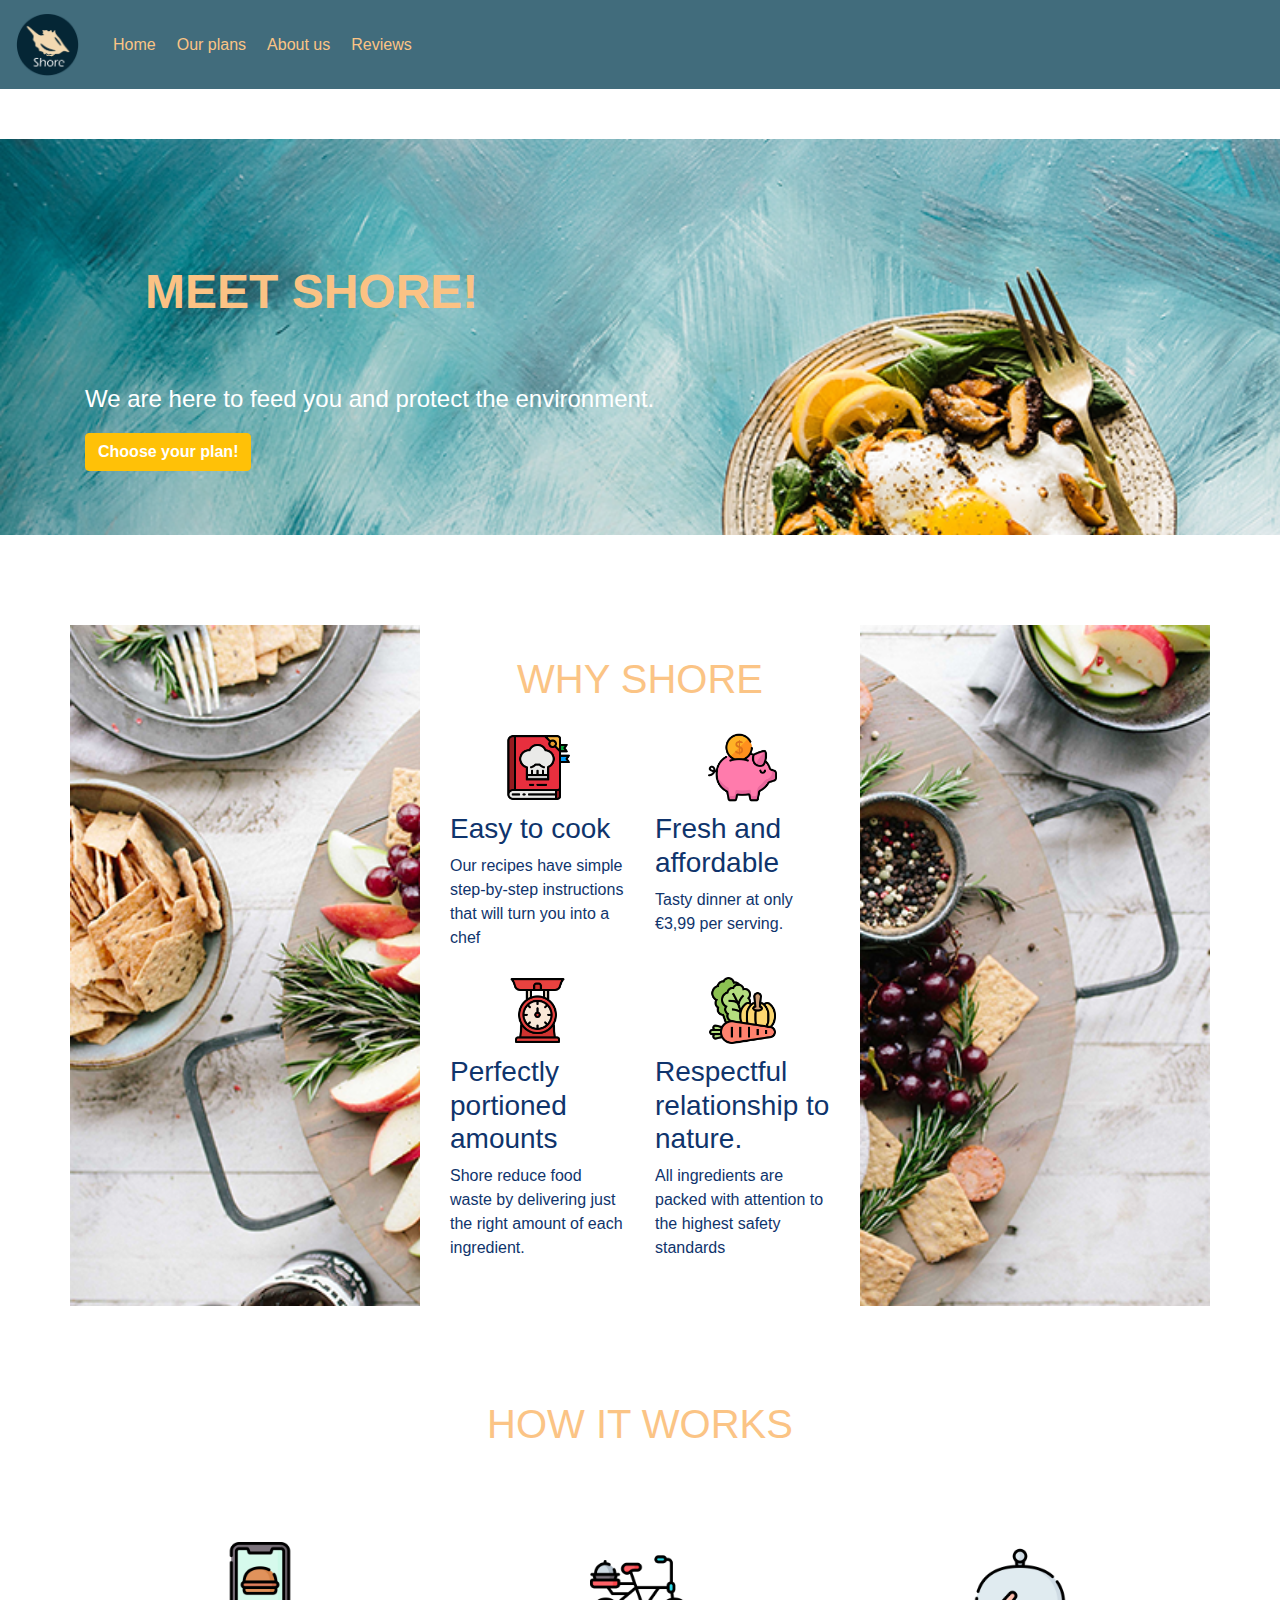
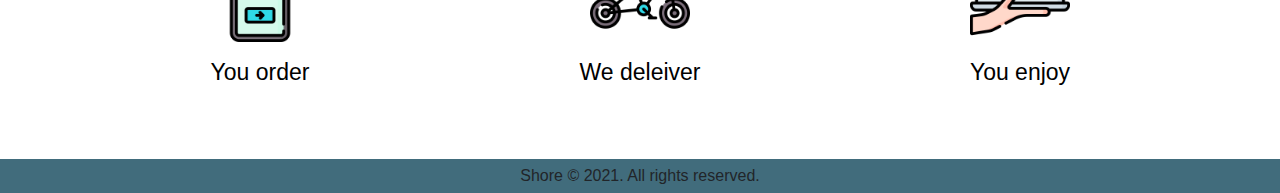
==== index.html @ 4d6bbb93 "adjusted footer" ====
<!DOCTYPE html>
<html lang="en">
	<head>
		<!-- Global site tag (gtag.js) - Google Analytics -->
<script async src="https://www.googletagmanager.com/gtag/js?id=G-JYFFQXSE3X"></script>
<script>
  window.dataLayer = window.dataLayer || [];
  function gtag(){dataLayer.push(arguments);}
  gtag('js', new Date());

  gtag('config', 'G-JYFFQXSE3X');
</script>
    <!-- Required meta tags -->
    	<meta charset="utf-8">
    	<meta name="viewport" content="width=device-width, initial-scale=1, shrink-to-fit=no">

    <!-- Bootstrap CSS -->
    	<link rel="stylesheet" href="css/bootstrap.min.css">
		<title>Shore</title>
		<link href="css/style.css" type="text/css" rel="stylesheet">
		<link rel="preconnect" href="https://fonts.gstatic.com">
	</head>
	<body>
		<header>
			<nav class="navbar navbar-expand-lg">
				<a class="navbar-brand logo" href="https://izzayi.github.io/Groupweb_Shore/">
    <img src="images/updatedlogo.png" alt="logo">
  </a>
				
  <button class="navbar-toggler" type="button" data-toggle="collapse" data-target="#navbarNavAltMarkup" aria-controls="navbarNavAltMarkup" aria-expanded="false" aria-label="Toggle navigation">
    <span class="navbar-toggler-icon"></span>
  </button>
  <div class="collapse navbar-collapse" id="navbarNavAltMarkup">
    <div class="navbar-nav">
      <a class="nav-link active" href="https://izzayi.github.io/Groupweb_Shore/">Home <span class="sr-only">(current)</span></a>
      <a class="nav-link" href="#">Our plans</a>
      <a class="nav-link" href="#">About us</a>
	 <a class="nav-link" href="https://izzayi.github.io/Groupweb_Shore/reviews.html">Reviews</a>
    
    </div>
  </div>
</nav>	
			
		</header>
		<div class="jumbotron jumbotron-fluid landingpage">
  <div class="container heroimage">
    <h1 class="meetshore">MEET SHORE!</h1>
    <p>We are here to feed you and protect the environment.</p>
	  <button type="button" class="btn btn-warning">Choose your plan!</button>
  </div>
</div>
		
		<main>
		
		<section class="whyshore">
			<div class="container home-page-section">
				<div class="row">
				<div class="col-md-12 whyshore">
				
					
					<div class="content">
					<div class="content--header">
						<h2 class="section-titel">
						WHY SHORE</h2>
				</div>
						<div class="container">
  <div class="row">
    <div class="col-md-6">
	  <img class=" img-fluid mx-auto d-block pngs" src="images/recipe.png" 
 alt="recipe"/>
	  <h3>Easy to cook</h3>
		<p>Our recipes have simple step-by-step instructions that will turn you into a chef</p>
	  </div>
    <div class="col-md-6">
		<img class=" img-fluid mx-auto d-block pngs" src="images/piggy-bank.png" alt="piggy"/>
		<h3> Fresh and affordable</h3>
		<p> Tasty dinner at only €3,99 per serving.</p>
	  </div>
    <div class="col-md-6">
		<img class=" img-fluid mx-auto d-block pngs" src="images/scale.png"  
		alt="scale"/>
		<h3>Perfectly portioned amounts</h3>
	  <p>Shore reduce food waste by delivering just the right amount of each ingredient.</p>
	  </div>
    <div class="col-md-6">
<img class=" img-fluid mx-auto d-block pngs" src="images/vegetable.png"  alt="vegetables"/>
<h3>Respectful relationship to nature.</h3>
		<p>All ingredients are packed with attention to the highest safety standards</p></div>
  </div>
						</div>	  
	
      </div>
    </div>
  </div>
			</div>

			</section>
			
			<section>
				 <div class="howitworks">
				<h1 class="howitworks">HOW IT WORKS</h1> 
				</div>
			<div class="container">
  <div class="row">
    <div class="col-sm-4">
	  <img class=" img-fluid mx-auto d-block png" src="images/online-order.png" 
 alt="phone"/>
	  <h2 class="h2txt">You order</h2>
		
	  </div>
    <div class="col-sm-4">
		<img class=" img-fluid mx-auto d-block png" src="images/food-delivery.png" alt="delivery"/>
		<h2 class="h2txt"> We deleiver</h2>
	
	  </div>
    <div class="col-sm-4">
		<img class=" img-fluid mx-auto d-block png" src="images/food-tray.png"  
		alt="food tray"/>
		<h2 class="h2txt">You enjoy</h2>
	 
	  </div>
				</div>
				</div> 	
				</section>
	
		</main>
		
		<footer>
			<p class="footer"> Shore © 2021. All rights reserved.</p>
		</footer>
	




	
		<!-- Optional JavaScript -->
		<!-- jQuery first, then Popper.js, then Bootstrap.js. Note: Popper,js is included in the Bootstrap.js-->
		<script src="js/jquery-3.6.0.slim.min.js" ></script>
		<script src="js/bootstrap.bundle.min.js"></script>
	</body>
</html>
---- css/style.css ----
* {
	margin: 0px;
	padding: 0px;
	border: 0px;
	font-size: 1em;
	font-weight: normal;
	
}



h1 {
	text-align: center;
	margin: 30px;
	padding: 30px;
	color: rgba(251,194,132,1.00);
}

img {
	width: 90%;
	align-content: center;
}

.carousel
{
	margin: auto;
	width: 50%;
}

.carouseltext {
	color: #416C7C;
}

.lighter {
	opacity: 0.8;
}

.jumbotron {
	margin: cover;
	margin-top: 50px;
	background-image: url("../images/gathering.jpg");
   	background-attachment: fixed;
	background-size: cover;
	color: #416C7C;
	text-align: center;
	font-size: 20px;
}

.visibility {
	border: 10px solid hsla(0,0%,100%,.5);
 	background: #fff;
	background-clip: padding-box;
}

.landingpage {
    background-image: url(../images/landingpage.png);
    background-size: cover;

    background-position: 0% 97%;
}

.socialmed {
	text-align: center;
}


.heroimage {
    text-align: left;
    color: white;
    bottom: 30px;	
	font-size: 1.5rem;
}

.meetshore {
    text-align: left;
    color: rgba(251,194,132,1.00);
    font-size: 3rem;
    font-weight: bolder;
}

.content {
    background: white;
    padding: 30px 15px;
    color: #0f346c;
    box-sizing: border-box;
    width: 440px;
    position: relative;
    margin-left: auto;
    margin-right: auto;
}

.btn-warning {color: white;
font-weight: bold;}

.recipe {
    width: 80px;
}

.pig {
	width: 80px;
}

.scale {
	width:80px;
}

.vegetables {width: 80px;}



.section-titel {align-content: center;}

.home-page-section {
    background-image: url("../images/foodtray.png");
    background-size: cover;
	margin-top: 7%;
}


.contact {
	margin: 10%;
	text-align: center;
}
.section-titel {
    text-align: center;
    color: rgba(251,196,133,1.00);
	margin-bottom: 5%;
	font-size: 40px;
}

.pngs {
    width: 69px;
    margin-left: 6px;
	margin-right: 6px;
    margin-top: 10px;
	margin-bottom: 10px;
}

.png {
    width: 100px;
}

.howitworks {
	text-align: center;
	color: rgba(251,196,133,1.00);
	font-size: 40px;
	margin-bottom: 5%;
	margin-top: 5%;
	
}
.h2txt {
	text-align: center;
	color: black;
	font-size: 23px;
	margin-top: 5%;
	
}
header {
	background-color: #416c7c;
	height: auto;
}

.nav-link {
    color: rgba(251,196,133,1.00);
    margin-bottom: 0px;
	margin-top: 0px;
	margin-right: 2px;
	margin-left: 3px;
	padding: 0px;
}

.logo {
    width: 70px;
}

#logo {
    width: 80px;
    padding-top: 0px;
}


.shore {
    font-family: Constantia, "Lucida Bright", "DejaVu Serif", Georgia, serif;
    text-align: center;
}

.h4 {
    background-color: rgba(229,237,241,0.54);	
}

#mission {
	background-color: rgba(229,237,241,0.54);	
}


#CTA {
    text-align: center;
}

.footer {
    background-color: rgba(65,108,124,1.00);
    text-align: center;
	margin-top: 5%;
	margin-bottom: 0px;
	padding: 5px;
}

.insta {
	width: 30px;
	margin-bottom: 2%;
}
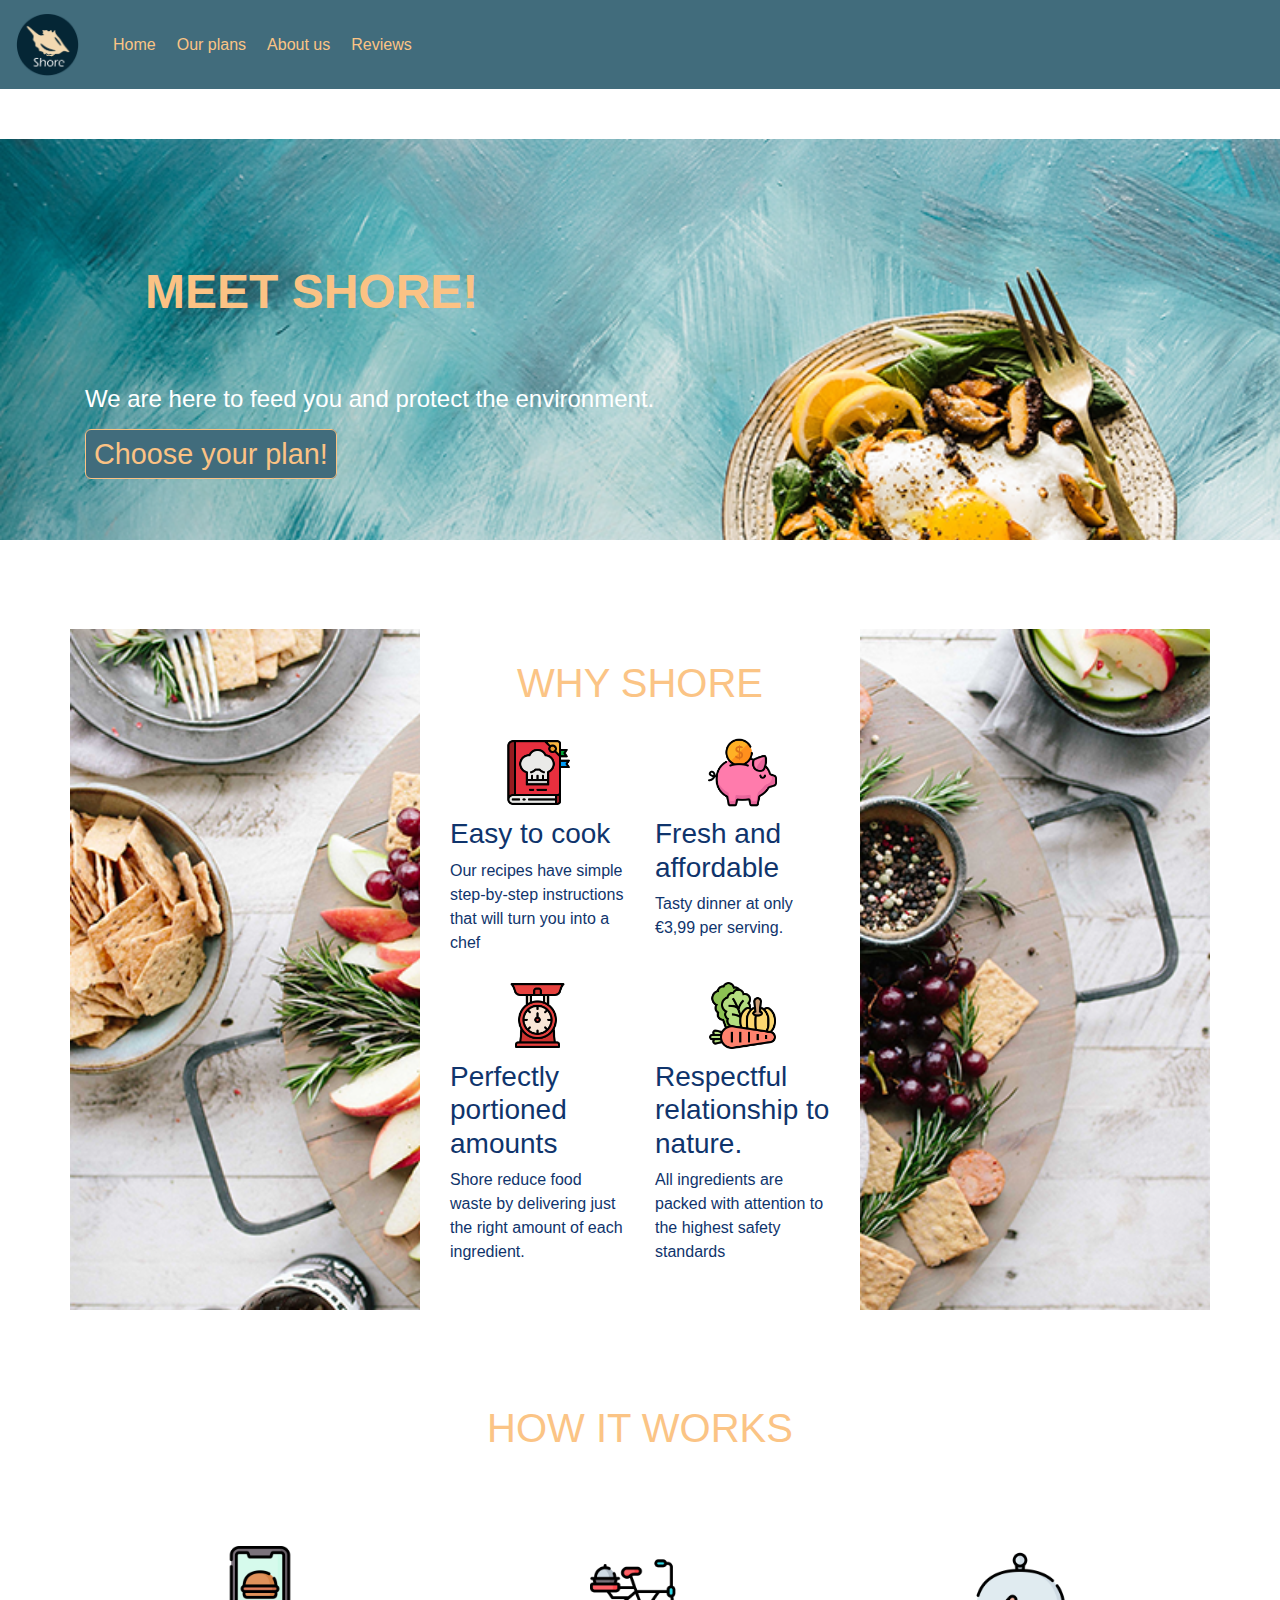
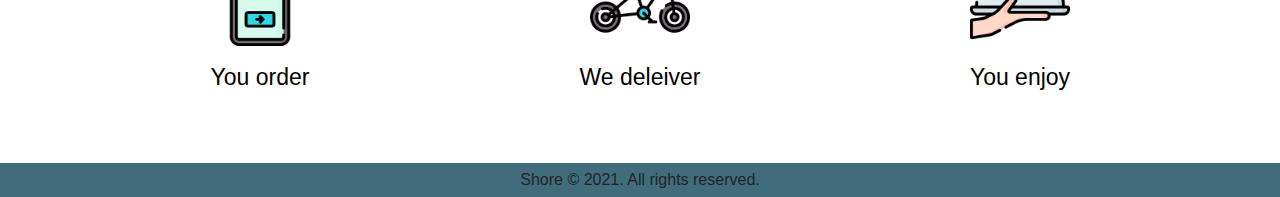
==== commit 60c12209: "updated justification" ====
--- a/index.html
+++ b/index.html
@@ -32,10 +32,10 @@
   </button>
   <div class="collapse navbar-collapse" id="navbarNavAltMarkup">
     <div class="navbar-nav">
-      <a class="nav-link active" href="https://izzayi.github.io/Groupweb_Shore/">Home <span class="sr-only">(current)</span></a>
-      <a class="nav-link" href="#">Our plans</a>
-      <a class="nav-link" href="#">About us</a>
-	 <a class="nav-link" href="https://izzayi.github.io/Groupweb_Shore/reviews.html">Reviews</a>
+      <a class="nav-link active" href="index.html">Home <span class="sr-only">(current)</span></a>
+      <a class="nav-link" href="ourplans.html">Our plans</a>
+      <a class="nav-link" href="aboutus.html">About us</a>
+	 <a class="nav-link" href="reviews.html">Reviews</a>
     
     </div>
   </div>
@@ -46,7 +46,7 @@
   <div class="container heroimage">
     <h1 class="meetshore">MEET SHORE!</h1>
     <p>We are here to feed you and protect the environment.</p>
-	  <button type="button" class="btn btn-warning">Choose your plan!</button>
+	  <a class="buttonlink" href="https://izzayi.github.io/Groupweb_Shore/ourplans.html">Choose your plan!</a>
   </div>
 </div>
 		
--- a/css/style.css
+++ b/css/style.css
@@ -1,4 +1,11 @@
-
+<<<<<<< HEAD
+Updated upstream
+=======
+
+<<<<<<< HEAD
+>>>>>>> 9294dbde212a13ec791e300830a8874add24e47c
+=======
+>>>>>>> 9294dbde212a13ec791e300830a8874add24e47c
 * {
 	margin: 0px;
 	padding: 0px;
@@ -17,9 +24,38 @@
 	color: rgba(251,194,132,1.00);
 }
 
+h2 {
+	color: #052635;
+}
+
 img {
 	width: 90%;
 	align-content: center;
+}
+.circle {
+    border-radius: 134px;
+    border-color: #F3C58E;
+    border-width: thick;
+}
+
+.buttonlink {
+	font-size: 1.2em;
+	color: rgba(251,194,132,1.00);
+	background-color: #416C7C;
+	padding: 8px;
+	border-radius: 6px;
+	border: 1px solid ;
+	
+}
+
+.buttonlink {
+	font-size: 1.2em;
+	color: rgba(251,194,132,1.00);
+	background-color: #416C7C;
+	padding: 8px;
+	border-radius: 6px;
+	border: 1px solid ;
+	
 }
 
 .carousel
@@ -37,29 +73,54 @@
 }
 
 .jumbotron {
-	margin: cover;
-	margin-top: 50px;
-	background-image: url("../images/gathering.jpg");
-   	background-attachment: fixed;
-	background-size: cover;
-	color: #416C7C;
-	text-align: center;
-	font-size: 20px;
+    margin: cover;
+    margin-top: 50px;
+    background-attachment: fixed;
+    background-size: cover;
+    color: #416C7C;
+    text-align: center;
+    font-size: 20px;
+    background-image: url("../images/landingpage.png");
+}
+.jumbotron2 {
+    margin: cover;
+    margin-top: 50px;
+    background-attachment: fixed;
+    background-size: cover;
+    color: #416C7C;
+    text-align: center;
+    font-size: 20px;
+    background-image: url("../images/ourplansbanner.jpg");
+}
+
+.happy {
+	background-image: url("../images/happycustomer.jpg");
+}
+
+.happy {
+	background-image: url("../images/happycustomer.jpg");
 }
 
 .visibility {
-	border: 10px solid hsla(0,0%,100%,.5);
- 	background: #fff;
-	background-clip: padding-box;
+ 	background-color: white;
+	padding: 3px;
+	padding-left: 0%;
+	margin: 10%;
 }
 
 .landingpage {
-    background-image: url(../images/landingpage.png);
+    background-image: url("../images/landingpage.png");
     background-size: cover;
 
     background-position: 0% 97%;
 }
 
+.ourplanspage {
+    background-image: url("../images/ourplansbanner.jpg");
+    background-size: cover;
+
+    background-position: 0% 97%;
+}
 .socialmed {
 	text-align: center;
 }
@@ -111,17 +172,34 @@
 
 .section-titel {align-content: center;}
 
+.section-titel2 {
+ 
+    color: #FFFFFF;
+    text-align: center;
+}
+
 .home-page-section {
-    background-image: url("../images/foodtray.png");
-    background-size: cover;
-	margin-top: 7%;
-}
+    background-size: cover;
+    margin-top: 7%;
+    background-image: url(../images/foodtray.png);    
+}
+
+.home-page-section2 {
+    background-size: cover;
+    margin-top: 7%;
+    background-color: #F3C58E;	
+}
+jumbotron3 {
+    background-image: url(../images/lemonbanner.jpg);
+}
+
 
 
 .contact {
 	margin: 10%;
 	text-align: center;
 }
+
 .section-titel {
     text-align: center;
     color: rgba(251,196,133,1.00);
@@ -209,4 +287,38 @@
 .insta {
 	width: 30px;
 	margin-bottom: 2%;
-}+<<<<<<< HEAD
+<<<<<<< HEAD
+}.button {
+    background-color: #416C7C;
+    color: white;
+    border-radius: 20px;
+}
+.button-group {
+    background-color: #8DABAC;
+    border-radius: 10px;
+}
+.aboutuspage {
+    background-image: url(../images/lemonbanner.jpg);
+    background-position: 13% 36%;
+    background-size: cover;
+}
+.my-container {
+    border-radius: 86px;
+    background-color: #F3C58E;
+    color: #416C7C;
+    text-align: center;
+    margin-left: auto;
+    margin-right: auto;
+    padding-top: 49px;
+    padding-right: 49px;
+    padding-left: 49px;
+    padding-bottom: 49px;
+    border: medium solid #8DABAC;
+}
+=======
+}
+>>>>>>> 9294dbde212a13ec791e300830a8874add24e47c
+=======
+}
+>>>>>>> 9294dbde212a13ec791e300830a8874add24e47c
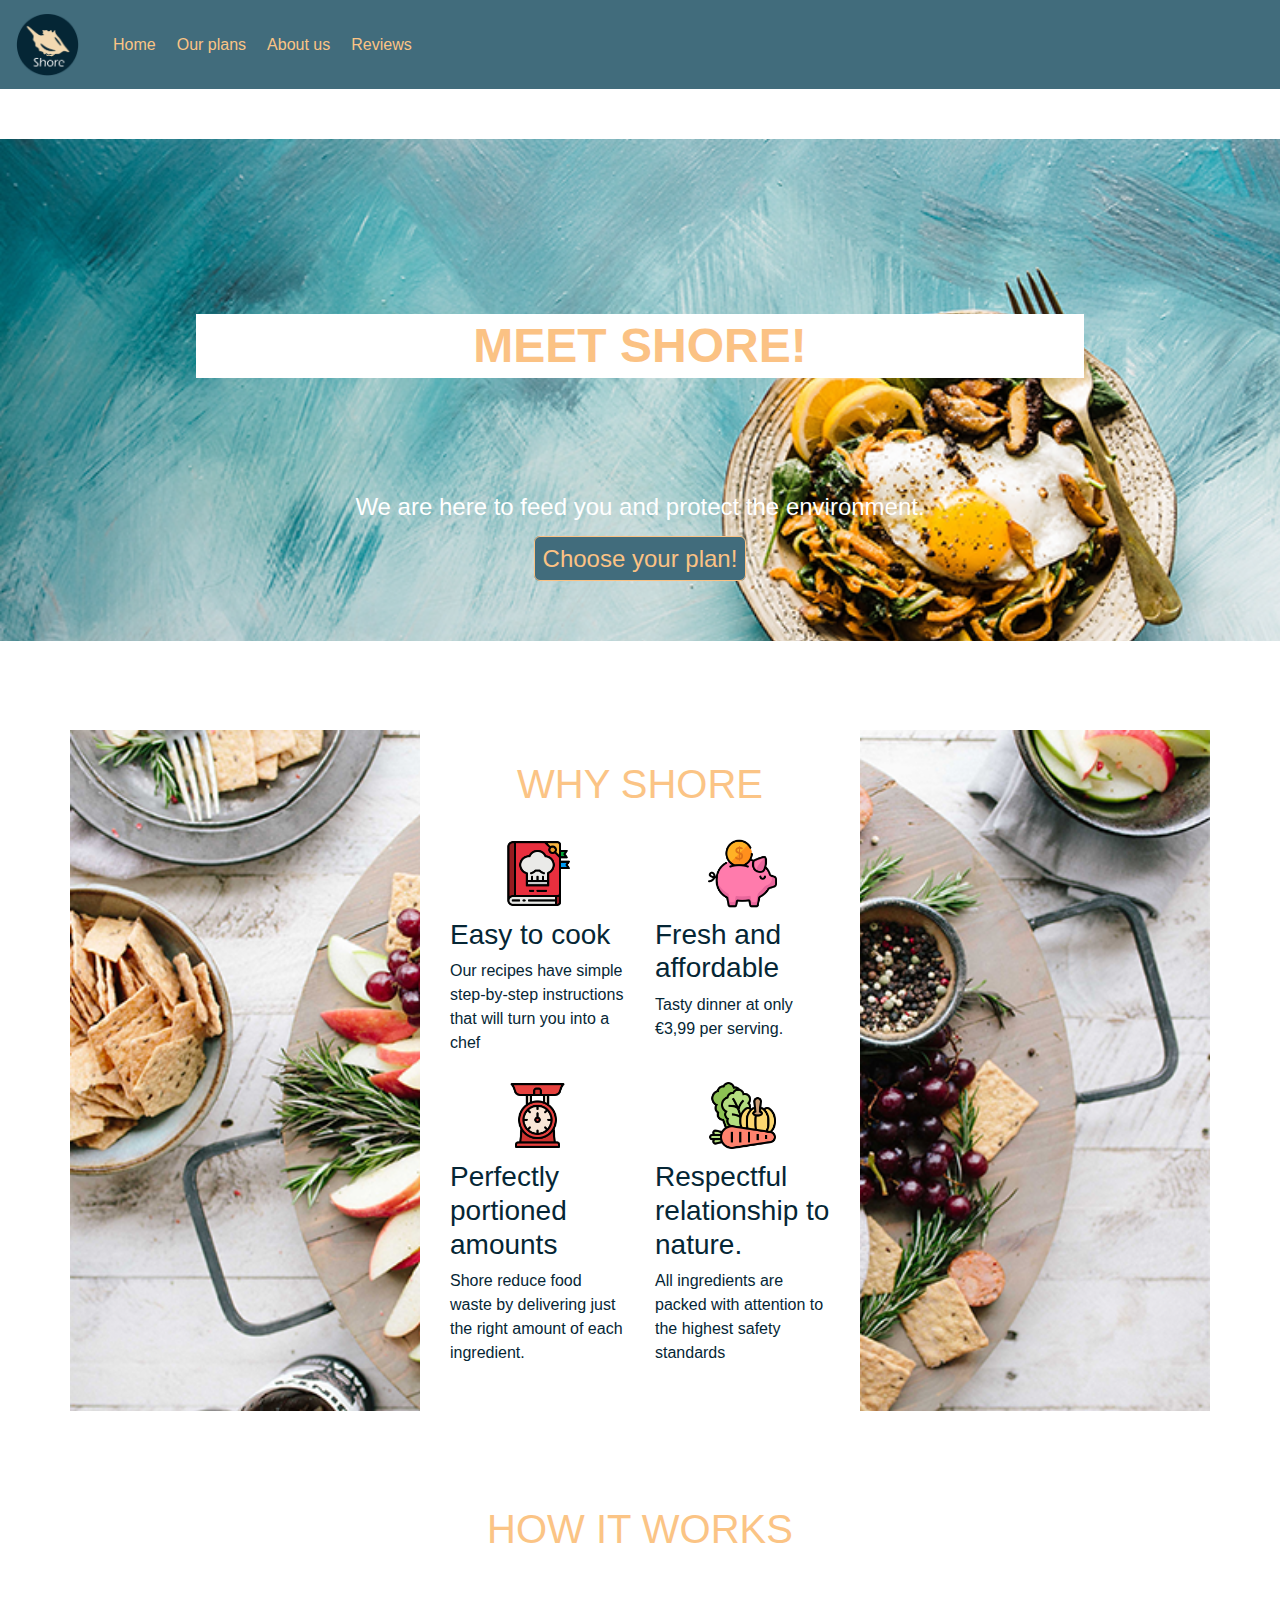
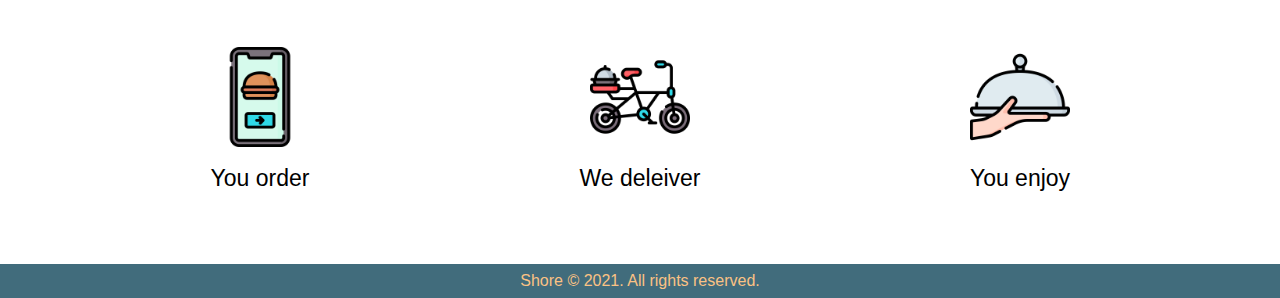
==== commit c74d77b9: "update and links" ====
--- a/index.html
+++ b/index.html
@@ -40,17 +40,17 @@
     </div>
   </div>
 </nav>	
-			
-		</header>
-		<div class="jumbotron jumbotron-fluid landingpage">
-  <div class="container heroimage">
-    <h1 class="meetshore">MEET SHORE!</h1>
-    <p>We are here to feed you and protect the environment.</p>
-	  <a class="buttonlink" href="https://izzayi.github.io/Groupweb_Shore/ourplans.html">Choose your plan!</a>
-  </div>
-</div>
+</header>
 		
-		<main>
+	<div class="jumbotron jumbotron-fluid landingpage">
+		<div class="container heroimage text-center">
+			<h1 class="meetshore visibility text-center">MEET SHORE!</h1>
+			<p>We are here to feed you and protect the environment.</p>
+		</div>	
+		<a class="buttonlink" href="https://izzayi.github.io/Groupweb_Shore/ourplans.html">Choose your plan!</a>
+	</div>
+		
+	<main>
 		
 		<section class="whyshore">
 			<div class="container home-page-section">
--- a/css/style.css
+++ b/css/style.css
@@ -1,11 +1,4 @@
-<<<<<<< HEAD
-Updated upstream
-=======
-
-<<<<<<< HEAD
->>>>>>> 9294dbde212a13ec791e300830a8874add24e47c
-=======
->>>>>>> 9294dbde212a13ec791e300830a8874add24e47c
+
 * {
 	margin: 0px;
 	padding: 0px;
@@ -32,11 +25,13 @@
 	width: 90%;
 	align-content: center;
 }
+
 .circle {
     border-radius: 134px;
     border-color: #F3C58E;
     border-width: thick;
 }
+
 
 .buttonlink {
 	font-size: 1.2em;
@@ -48,16 +43,6 @@
 	
 }
 
-.buttonlink {
-	font-size: 1.2em;
-	color: rgba(251,194,132,1.00);
-	background-color: #416C7C;
-	padding: 8px;
-	border-radius: 6px;
-	border: 1px solid ;
-	
-}
-
 .carousel
 {
 	margin: auto;
@@ -82,29 +67,17 @@
     font-size: 20px;
     background-image: url("../images/landingpage.png");
 }
-.jumbotron2 {
-    margin: cover;
-    margin-top: 50px;
-    background-attachment: fixed;
-    background-size: cover;
-    color: #416C7C;
-    text-align: center;
-    font-size: 20px;
-    background-image: url("../images/ourplansbanner.jpg");
-}
 
 .happy {
 	background-image: url("../images/happycustomer.jpg");
 }
 
-.happy {
-	background-image: url("../images/happycustomer.jpg");
-}
 
 .visibility {
  	background-color: white;
 	padding: 3px;
 	padding-left: 0%;
+	padding-right: 0%;
 	margin: 10%;
 }
 
@@ -143,7 +116,7 @@
 .content {
     background: white;
     padding: 30px 15px;
-    color: #0f346c;
+    color: #052635;
     box-sizing: border-box;
     width: 440px;
     position: relative;
@@ -170,7 +143,9 @@
 
 
 
-.section-titel {align-content: center;}
+.section-titel {
+	align-content: center;
+}
 
 .section-titel2 {
  
@@ -189,10 +164,6 @@
     margin-top: 7%;
     background-color: #F3C58E;	
 }
-jumbotron3 {
-    background-image: url(../images/lemonbanner.jpg);
-}
-
 
 
 .contact {
@@ -252,12 +223,6 @@
     width: 70px;
 }
 
-#logo {
-    width: 80px;
-    padding-top: 0px;
-}
-
-
 .shore {
     font-family: Constantia, "Lucida Bright", "DejaVu Serif", Georgia, serif;
     text-align: center;
@@ -277,18 +242,18 @@
 }
 
 .footer {
-    background-color: rgba(65,108,124,1.00);
+    background-color: #416C7C;
     text-align: center;
 	margin-top: 5%;
 	margin-bottom: 0px;
 	padding: 5px;
+	color: rgba(251,194,132,1.00);
 }
 
 .insta {
 	width: 30px;
 	margin-bottom: 2%;
-<<<<<<< HEAD
-<<<<<<< HEAD
+
 }.button {
     background-color: #416C7C;
     color: white;
@@ -316,9 +281,11 @@
     padding-bottom: 49px;
     border: medium solid #8DABAC;
 }
-=======
-}
->>>>>>> 9294dbde212a13ec791e300830a8874add24e47c
-=======
-}
->>>>>>> 9294dbde212a13ec791e300830a8874add24e47c
+
+.blue {
+	background-color: #416C7C;
+}
+
+.beige {
+	background-color: rgba(251,194,132,1.00);
+}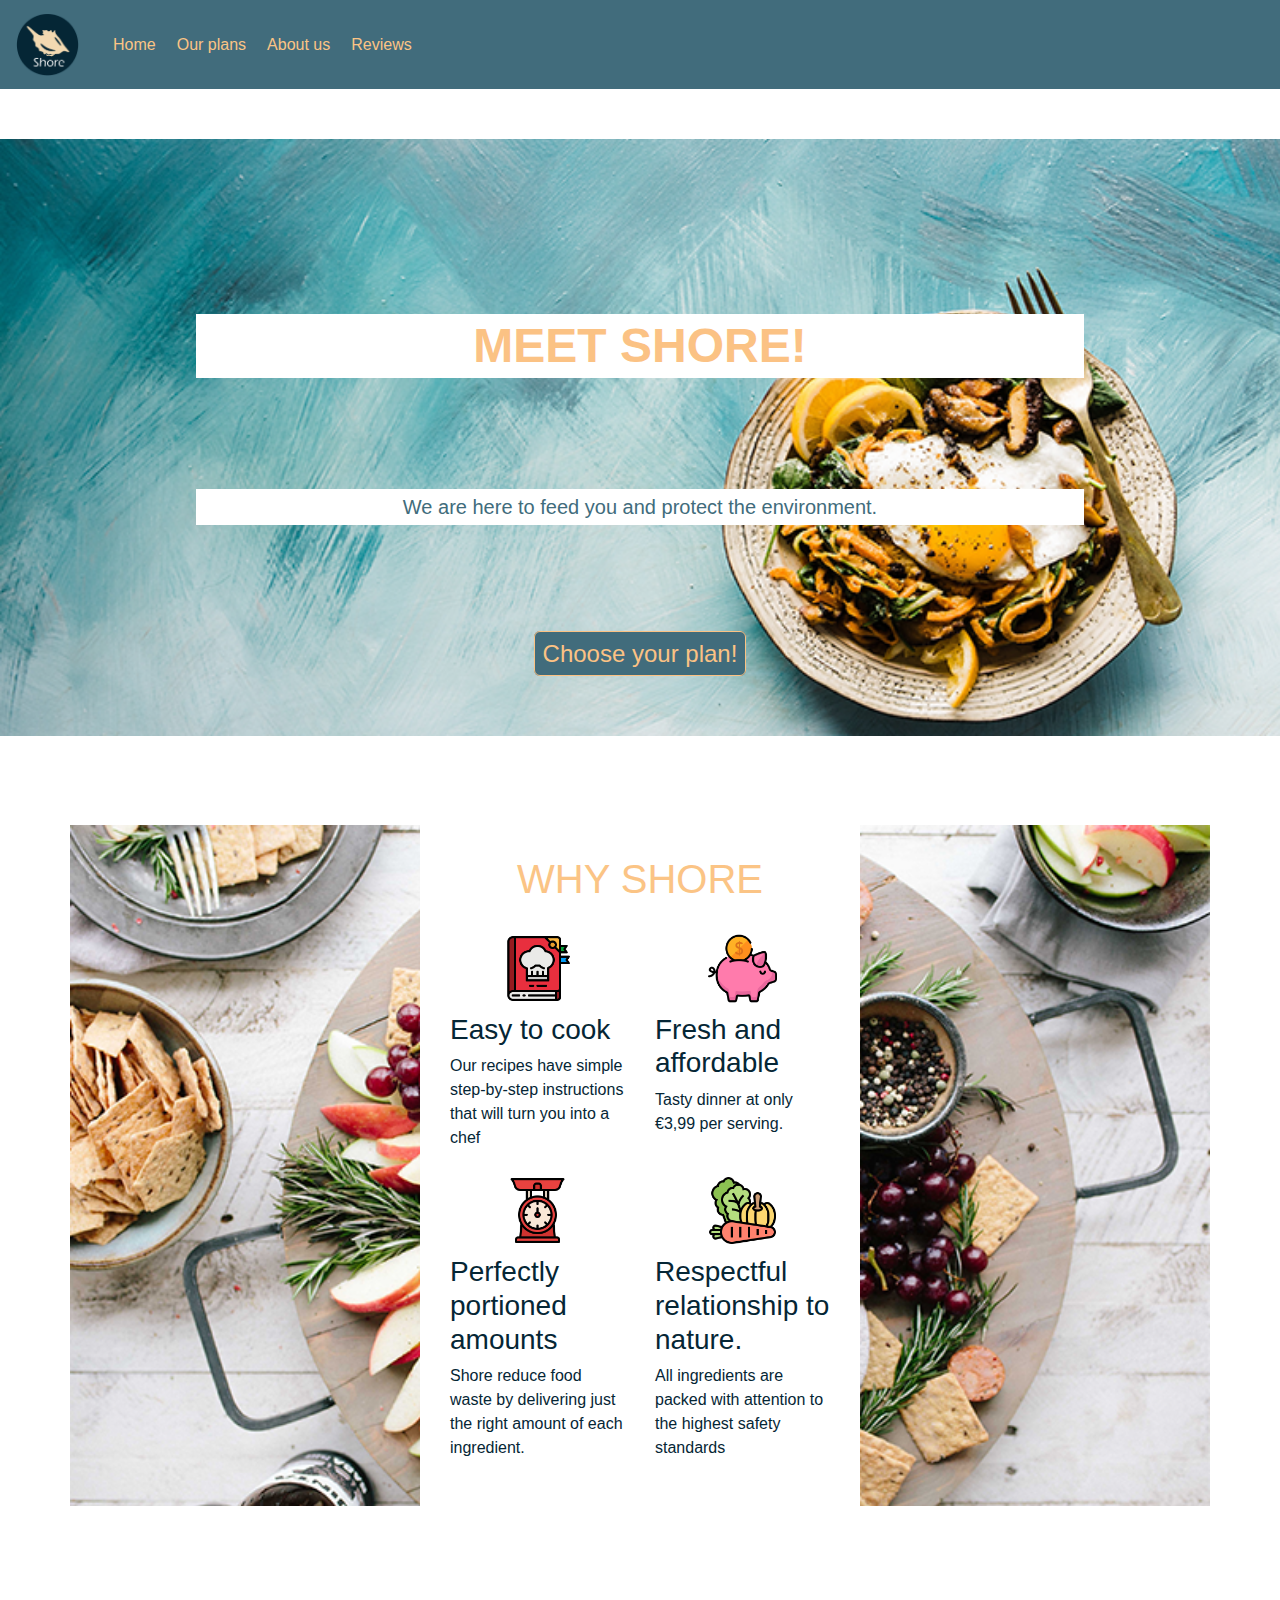
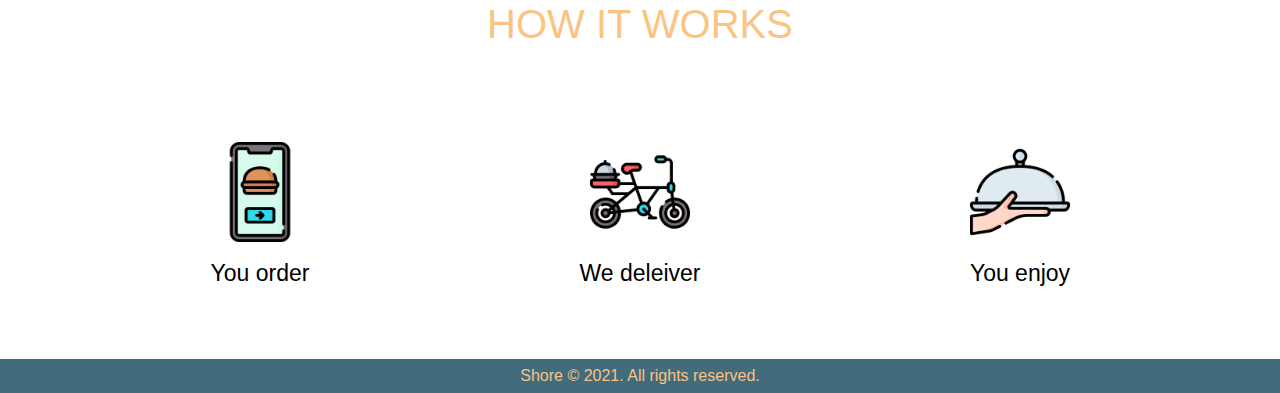
==== commit 83d982a5: "readability" ====
--- a/index.html
+++ b/index.html
@@ -43,9 +43,9 @@
 </header>
 		
 	<div class="jumbotron jumbotron-fluid landingpage">
-		<div class="container heroimage text-center">
+		<div class="container">
 			<h1 class="meetshore visibility text-center">MEET SHORE!</h1>
-			<p>We are here to feed you and protect the environment.</p>
+			<p class="visibility center">We are here to feed you and protect the environment.</p>
 		</div>	
 		<a class="buttonlink" href="https://izzayi.github.io/Groupweb_Shore/ourplans.html">Choose your plan!</a>
 	</div>
--- a/css/style.css
+++ b/css/style.css
@@ -8,7 +8,10 @@
 	
 }
 
-
+.center {
+	margin-left: auto;
+	margin-right: auto;
+}
 
 h1 {
 	text-align: center;
@@ -72,6 +75,9 @@
 	background-image: url("../images/happycustomer.jpg");
 }
 
+.gather {
+	background-image: url("../images/gathering.jpg")
+}
 
 .visibility {
  	background-color: white;
@@ -81,13 +87,6 @@
 	margin: 10%;
 }
 
-.landingpage {
-    background-image: url("../images/landingpage.png");
-    background-size: cover;
-
-    background-position: 0% 97%;
-}
-
 .ourplanspage {
     background-image: url("../images/ourplansbanner.jpg");
     background-size: cover;
@@ -96,14 +95,6 @@
 }
 .socialmed {
 	text-align: center;
-}
-
-
-.heroimage {
-    text-align: left;
-    color: white;
-    bottom: 30px;	
-	font-size: 1.5rem;
 }
 
 .meetshore {
@@ -142,11 +133,6 @@
 .vegetables {width: 80px;}
 
 
-
-.section-titel {
-	align-content: center;
-}
-
 .section-titel2 {
  
     color: #FFFFFF;
@@ -262,6 +248,7 @@
 .button-group {
     background-color: #8DABAC;
     border-radius: 10px;
+	
 }
 .aboutuspage {
     background-image: url(../images/lemonbanner.jpg);
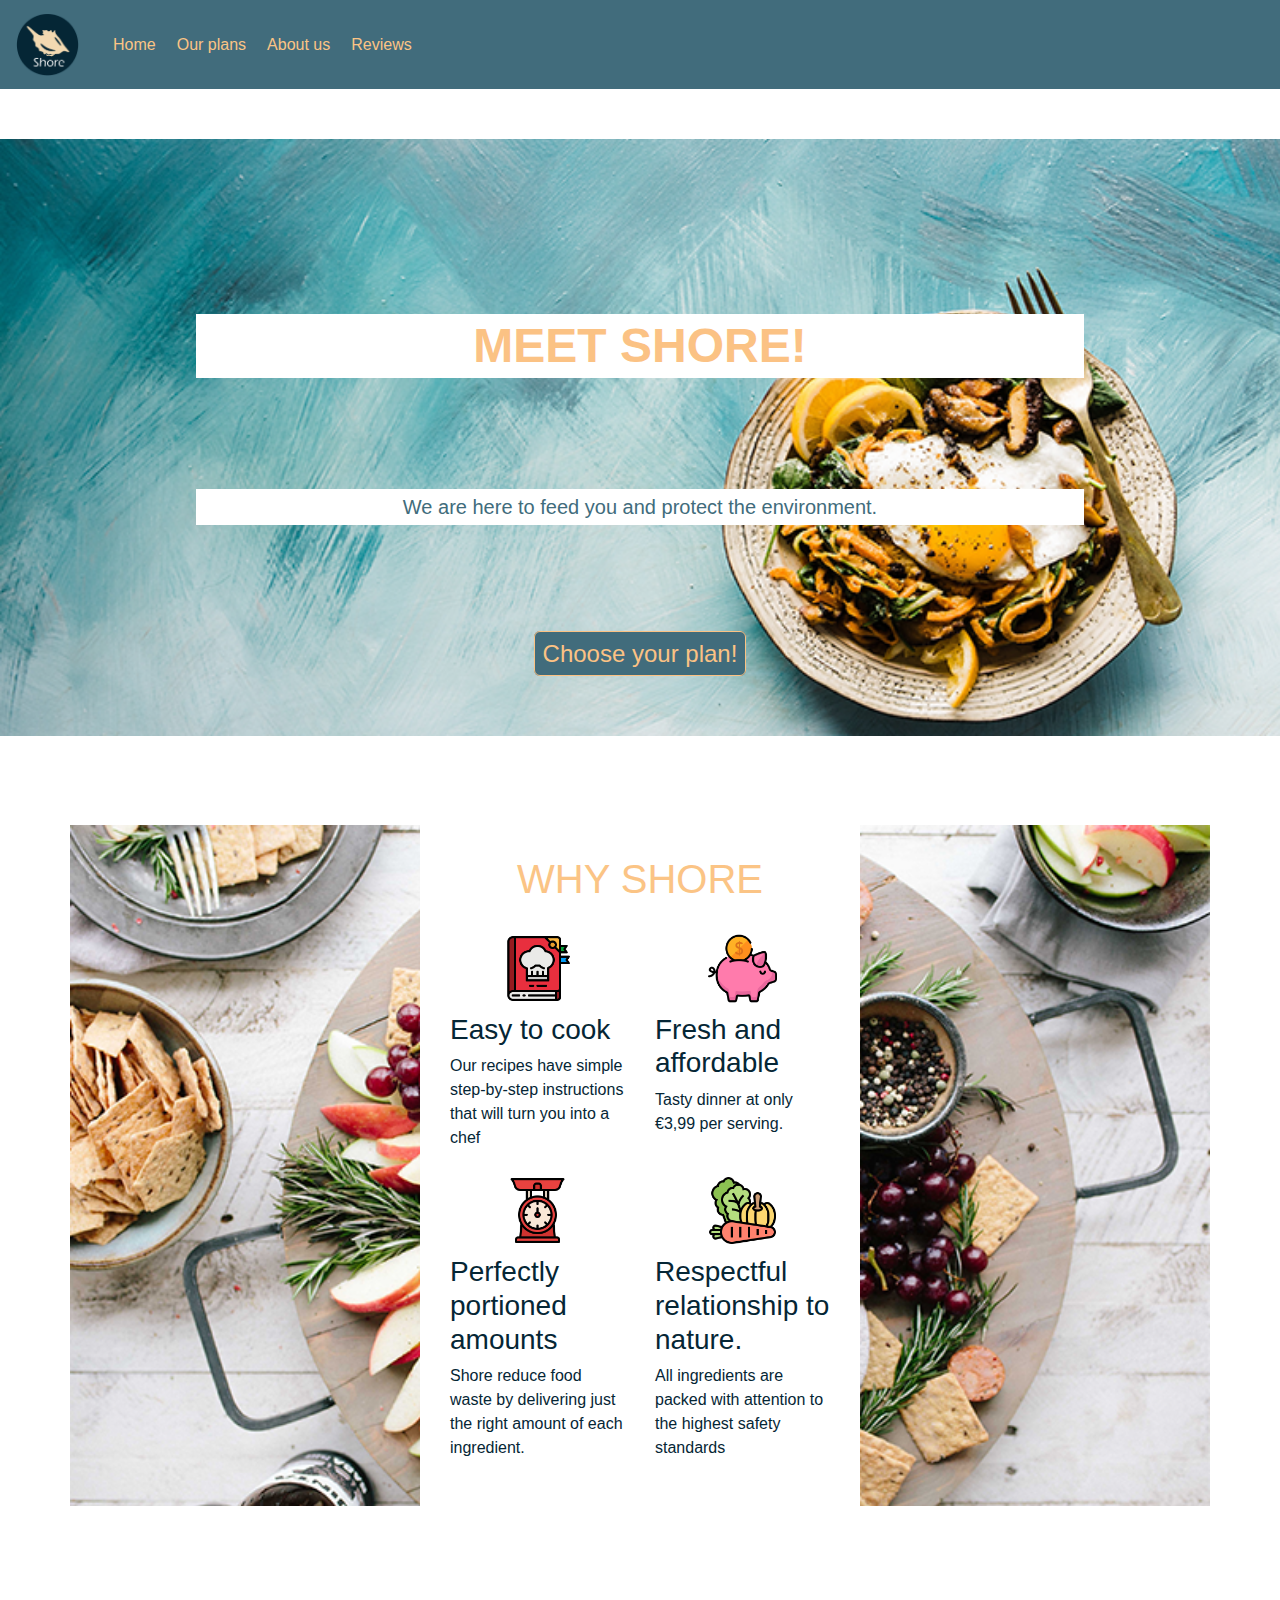
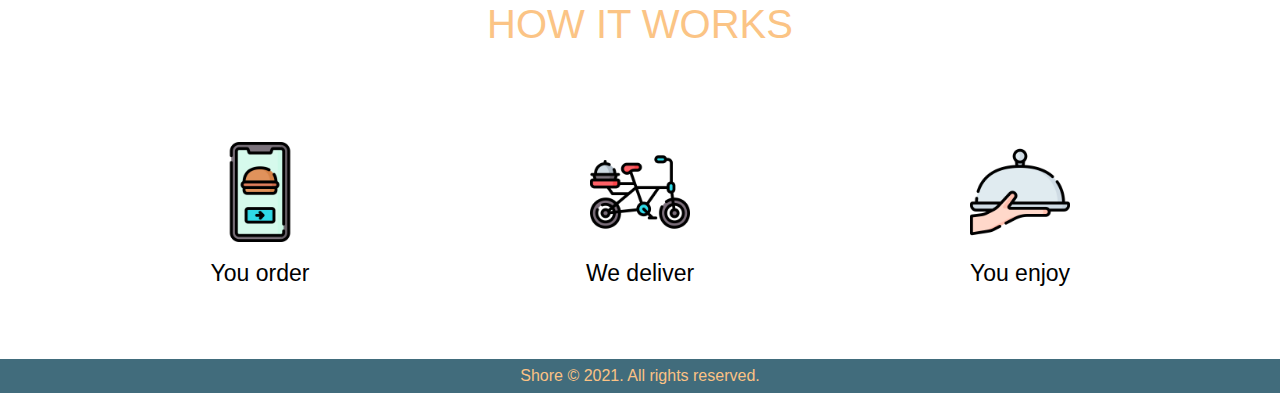
==== commit 37e17d13: "spelling mistake corrected" ====
--- a/index.html
+++ b/index.html
@@ -110,7 +110,7 @@
 	  </div>
     <div class="col-sm-4">
 		<img class=" img-fluid mx-auto d-block png" src="images/food-delivery.png" alt="delivery"/>
-		<h2 class="h2txt"> We deleiver</h2>
+		<h2 class="h2txt"> We deliver</h2>
 	
 	  </div>
     <div class="col-sm-4">
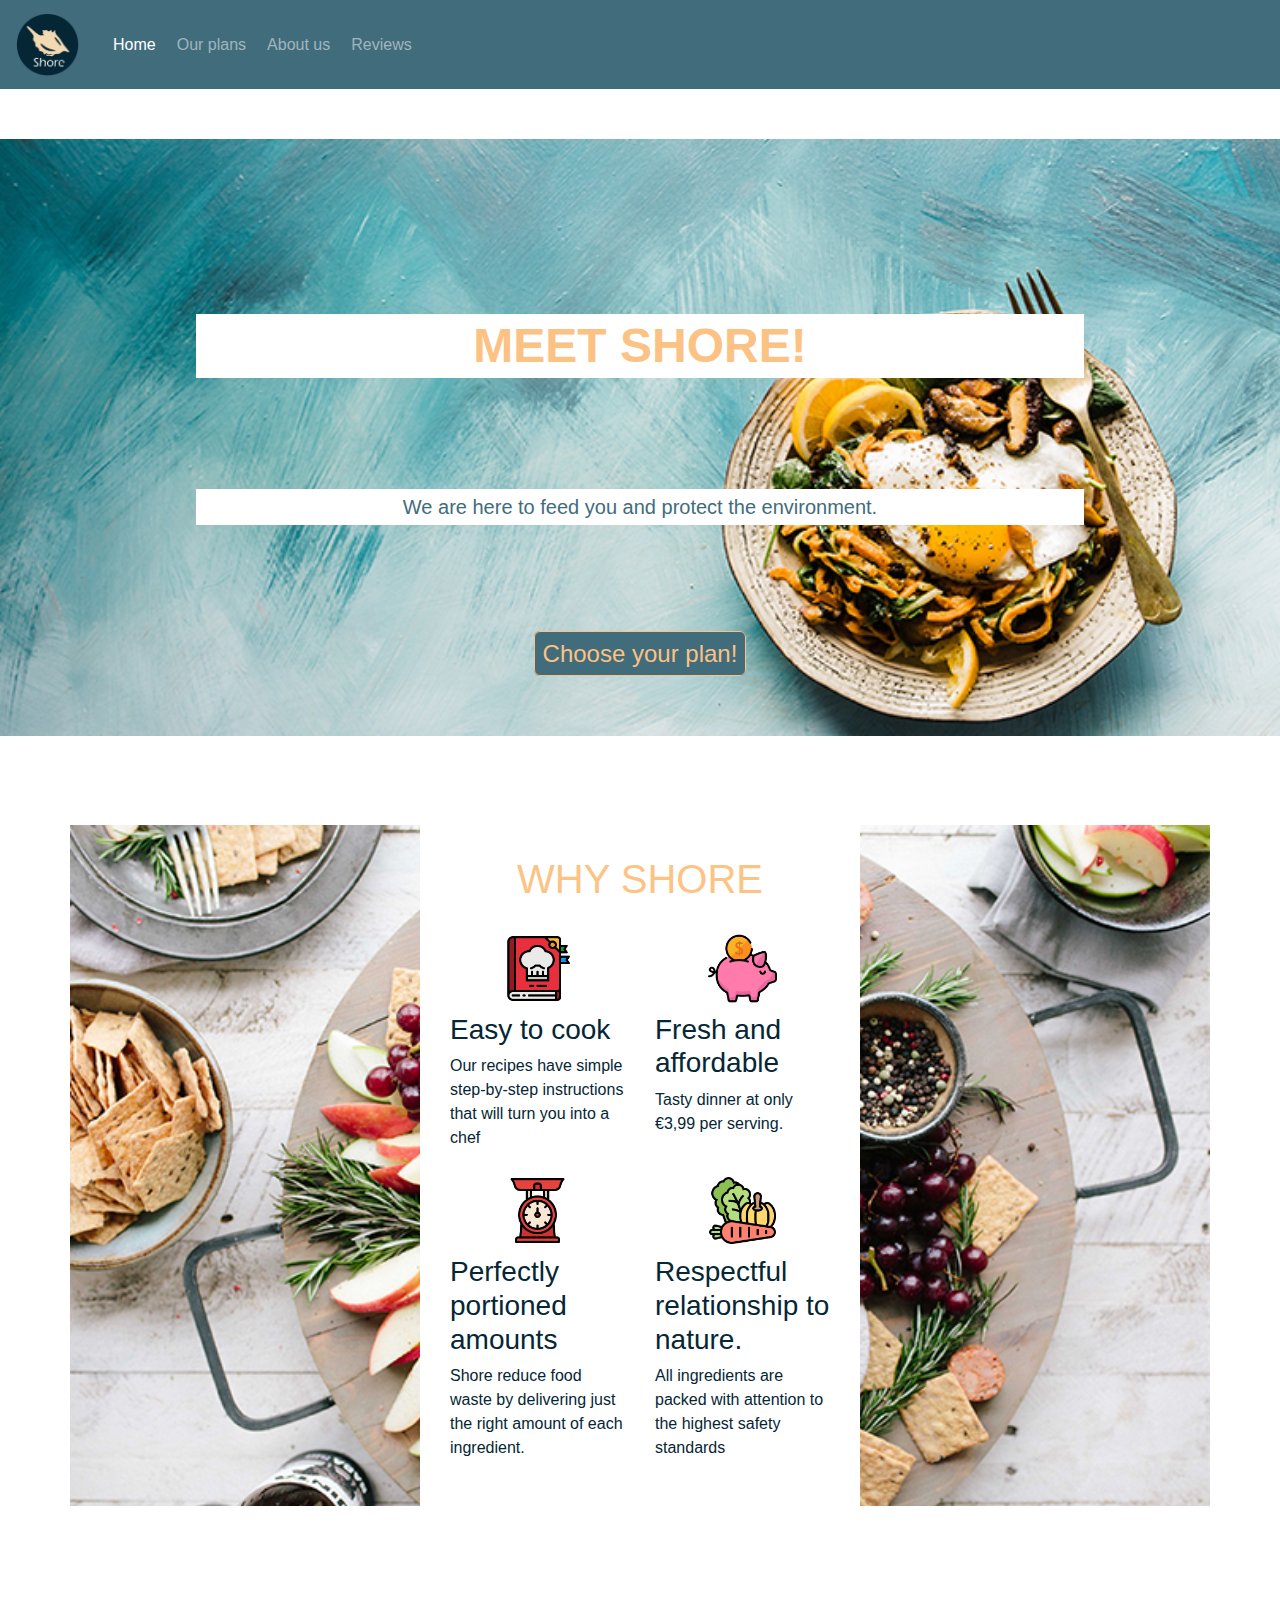
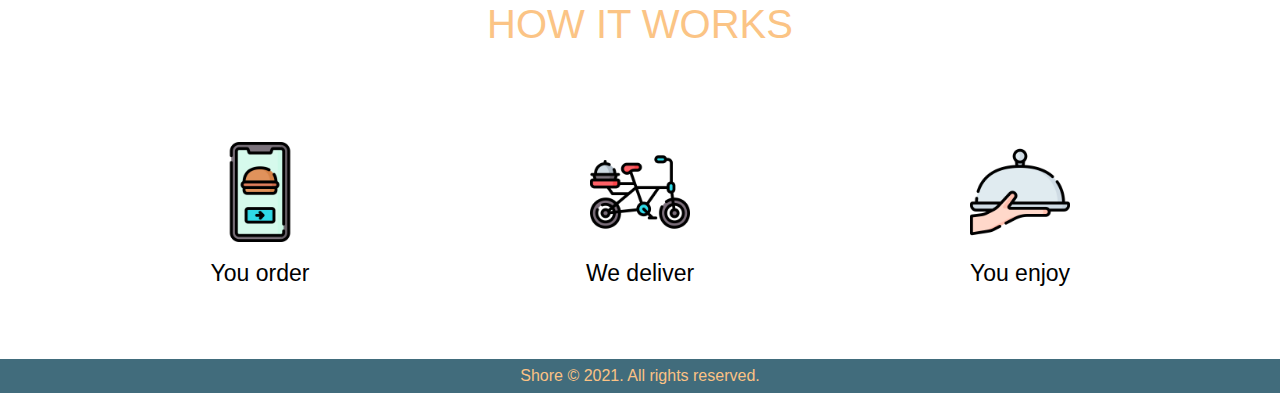
==== commit ea8ef330: "update justification" ====
--- a/index.html
+++ b/index.html
@@ -22,7 +22,7 @@
 	</head>
 	<body>
 		<header>
-			<nav class="navbar navbar-expand-lg">
+			<nav class="navbar navbar-expand-lg navbar-dark">
 				<a class="navbar-brand logo" href="https://izzayi.github.io/Groupweb_Shore/">
     <img src="images/updatedlogo.png" alt="logo">
   </a>
--- a/css/style.css
+++ b/css/style.css
@@ -61,7 +61,6 @@
 }
 
 .jumbotron {
-    margin: cover;
     margin-top: 50px;
     background-attachment: fixed;
     background-size: cover;
@@ -88,7 +87,7 @@
 }
 
 .ourplanspage {
-    background-image: url("../images/ourplansbanner.jpg");
+    background-image: url("../images/ourplansbanner.png");
     background-size: cover;
 
     background-position: 0% 97%;
@@ -275,4 +274,10 @@
 
 .beige {
 	background-color: rgba(251,194,132,1.00);
+}
+
+.justificationtext {
+	margin-left: 30px;
+	margin-right: 30px;
+	
 }